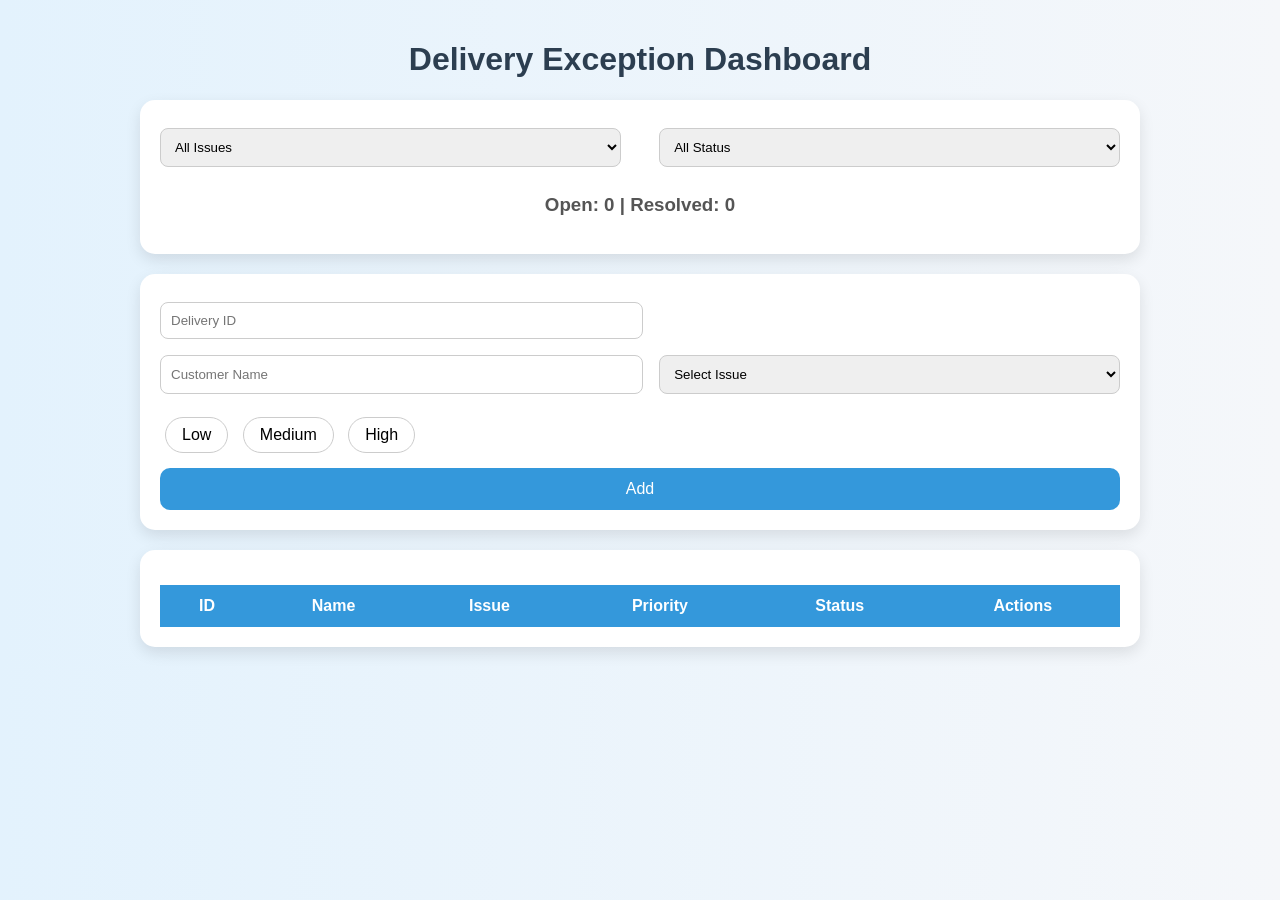
==== index.html @ fd621c15 "Added document" ====
<!DOCTYPE html>
<html>
<head>
  <title>Delivery Dashboard</title>
  <link rel="stylesheet" href="style.css">
</head>

<body>

<div class="container">

  <h1>Delivery Exception Dashboard</h1>

  <!-- FILTERS + COUNT -->
  <div class="card">

    <div class="filters">
      <select id="filterType">
        <option value="">All Issues</option>
        <option>Address Not Found</option>
        <option>Customer Not Available</option>
        <option>Payment Issue</option>
        <option>Package Damaged</option>
      </select>

      <select id="filterStatus">
        <option value="">All Status</option>
        <option>Open</option>
        <option>Resolved</option>
      </select>
    </div>

    <h3>
      Open: <span id="openCount">0</span> |
      Resolved: <span id="resolvedCount">0</span>
    </h3>

  </div>

  <!-- FORM -->
  <div class="card">
    <form id="form">

      <input type="text" id="deliveryId" placeholder="Delivery ID" required>
      <input type="text" id="customerName" placeholder="Customer Name" required>

      <select id="issueType" required>
        <option value="">Select Issue</option>
        <option>Address Not Found</option>
        <option>Customer Not Available</option>
        <option>Payment Issue</option>
        <option>Package Damaged</option>
      </select>

      <!-- UPDATED RADIO -->
      <div class="priority-group">

        <input type="radio" id="low" name="priority" value="Low" required>
        <label for="low">Low</label>

        <input type="radio" id="medium" name="priority" value="Medium">
        <label for="medium">Medium</label>

        <input type="radio" id="high" name="priority" value="High">
        <label for="high">High</label>

      </div>

      <button type="submit">Add</button>

    </form>
  </div>

  <!-- TABLE -->
  <div class="card">
    <table>
      <thead>
        <tr>
          <th>ID</th>
          <th>Name</th>
          <th>Issue</th>
          <th>Priority</th>
          <th>Status</th>
          <th>Actions</th>
        </tr>
      </thead>

      <tbody id="tableBody"></tbody>
    </table>
  </div>

</div>

<script src="script.js"></script>

</body>
</html>
---- style.css ----
body {
  font-family: 'Segoe UI', Arial, sans-serif;
  background: linear-gradient(to right, #e3f2fd, #f5f7fa);
  margin: 0;
  padding: 20px;
}

/* Container */
.container {
  max-width: 1000px;
  margin: auto;
}

/* Heading */
h1 {
  text-align: center;
  color: #2c3e50;
}

/* Card Style */
.card {
  background: white;
  padding: 20px;
  margin-top: 20px;
  border-radius: 15px;
  box-shadow: 0 6px 15px rgba(0,0,0,0.1);
}

/* Filters */
.filters {
  display: flex;
  justify-content: space-between;
  flex-wrap: wrap;
}

.filters select {
  padding: 10px;
  border-radius: 8px;
  border: 1px solid #ccc;
}

/* Form Layout */
form {
  display: flex;
  flex-wrap: wrap;
  justify-content: space-between;
}

input, select {
  width: 48%;
  padding: 10px;
  margin: 8px 0;
  border-radius: 8px;
  border: 1px solid #ccc;
}

/* Priority Buttons */
input[type="radio"] {
  display: none;
}

.priority-group {
  width: 100%;
  margin-top: 10px;
}

.priority-group label {
  display: inline-block;
  padding: 8px 16px;
  margin: 5px;
  border-radius: 20px;
  border: 1px solid #ccc;
  cursor: pointer;
}

#low:checked + label {
  background: #2ecc71;
  color: white;
}

#medium:checked + label {
  background: #f39c12;
  color: white;
}

#high:checked + label {
  background: #e74c3c;
  color: white;
}

/* Button */
form button {
  width: 100%;
  padding: 12px;
  margin-top: 10px;
  border-radius: 10px;
  border: none;
  background: #3498db;
  color: white;
  font-size: 16px;
  cursor: pointer;
  transition: 0.3s;
}

form button:hover {
  background: #2980b9;
}

/* Table */
table {
  width: 100%;
  border-collapse: collapse;
  margin-top: 15px;
}

th {
  background: #3498db;
  color: white;
  padding: 12px;
}

td {
  padding: 10px;
  border-bottom: 1px solid #eee;
}

/* Row Hover */
tr:hover {
  background: #f9f9f9;
}

/* Buttons */
.resolve-btn {
  background: #2ecc71;
  padding: 6px 10px;
  border-radius: 6px;
}

.delete-btn {
  background: #e74c3c;
  padding: 6px 10px;
  border-radius: 6px;
}

/* Status Styles */
.resolved {
  background: #d4edda !important;
  text-decoration: line-through;
}

.high {
  background: #fdecea !important;
}

/* Count */
h3 {
  text-align: center;
  color: #555;
}
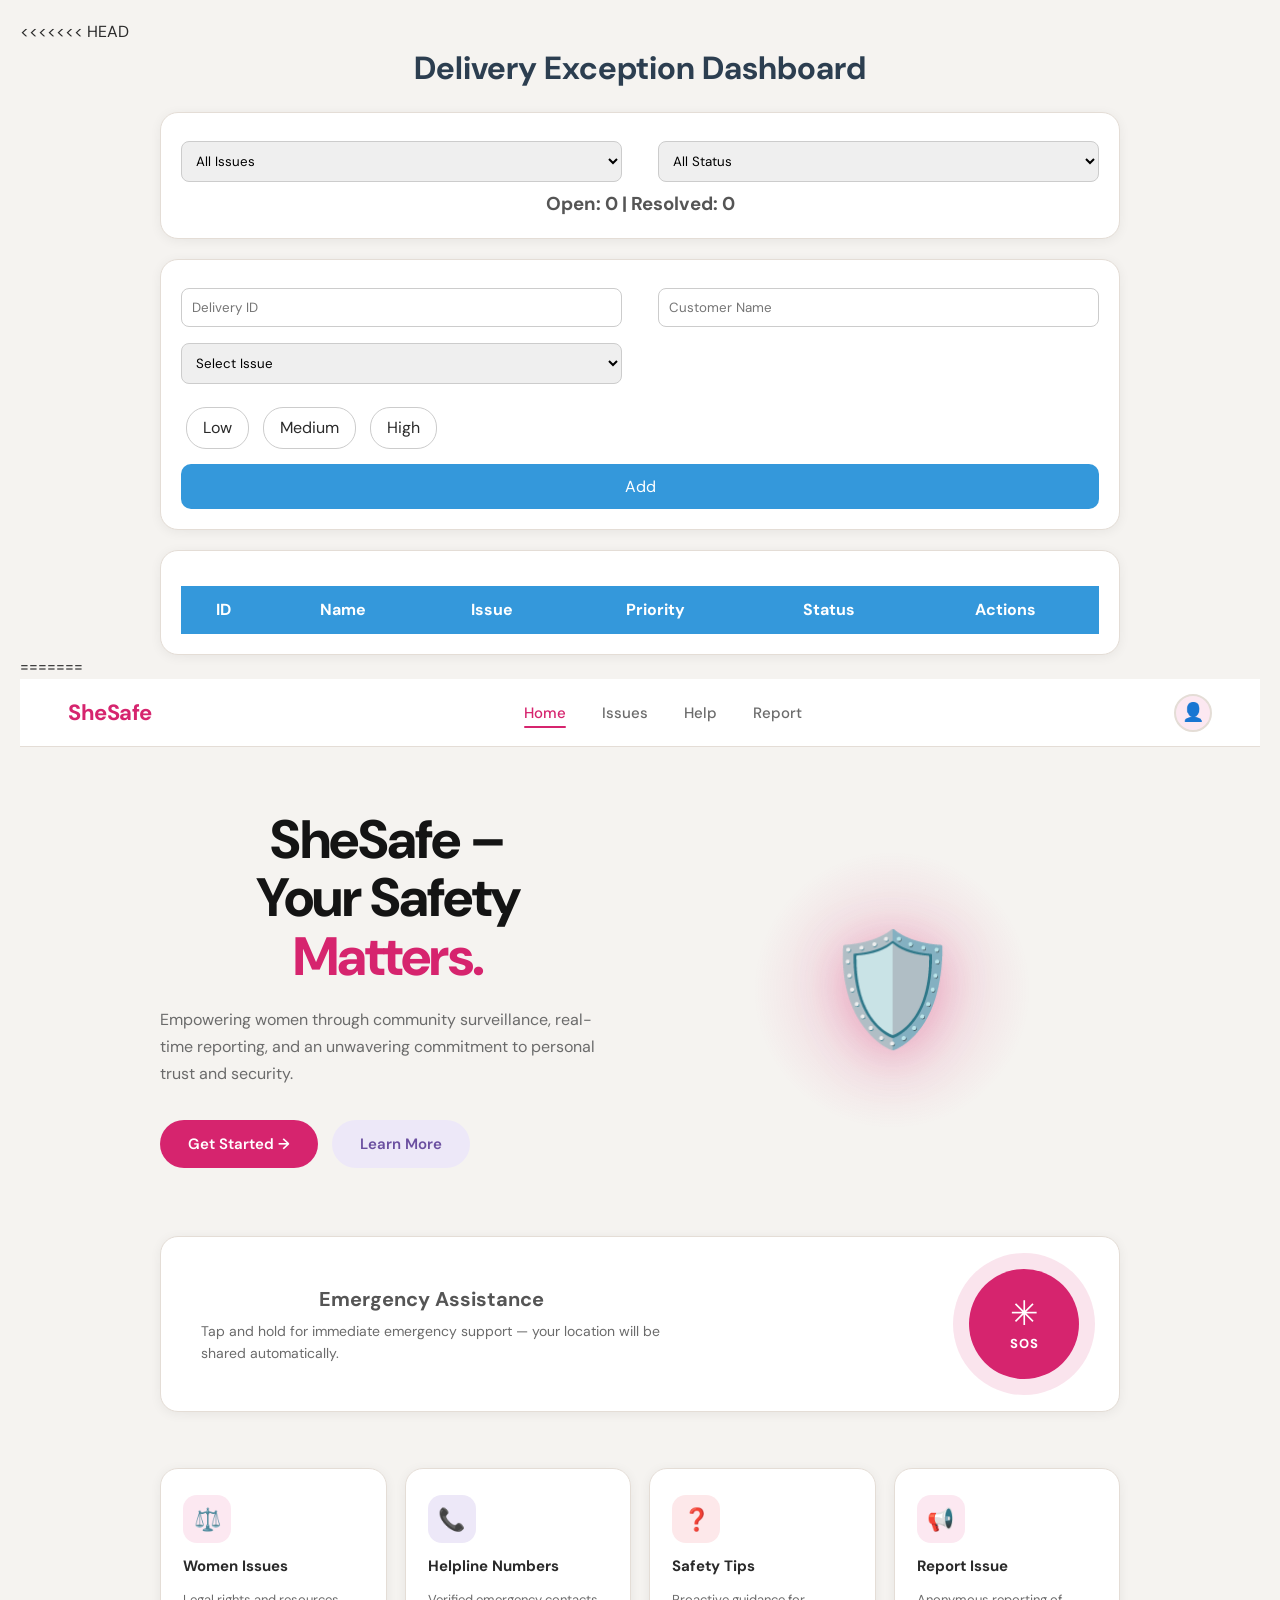
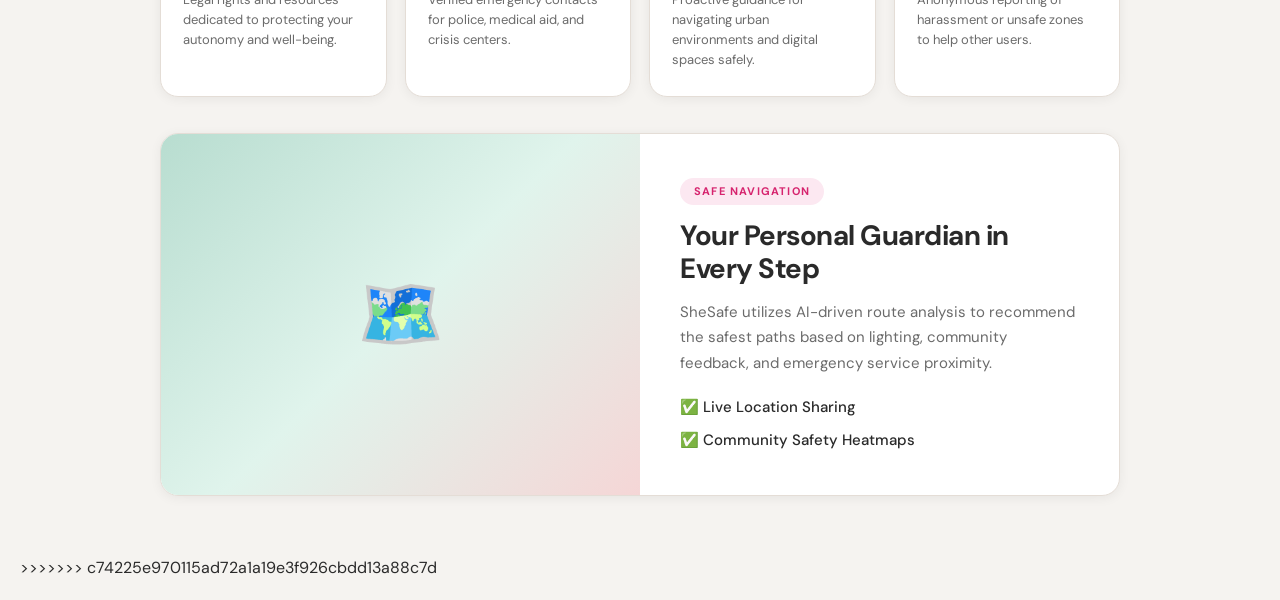
==== commit b5700afd: "overwrite" ====
--- a/index.html
+++ b/index.html
@@ -1,4 +1,5 @@
 <!DOCTYPE html>
+<<<<<<< HEAD
 <html>
 <head>
   <title>Delivery Dashboard</title>
@@ -94,4 +95,154 @@
 <script src="script.js"></script>
 
 </body>
-</html>+</html>
+=======
+<html lang="en">
+<head>
+  <meta charset="UTF-8" />
+  <meta name="viewport" content="width=device-width, initial-scale=1.0" />
+  <title>SheSafe – Home</title>
+  <link rel="stylesheet" href="css/style.css" />
+  <link rel="stylesheet" href="css/home.css" />
+</head>
+<body>
+
+  <!-- ===== NAVBAR ===== -->
+  <nav class="navbar">
+    <a href="index.html" class="nav-logo">SheSafe</a>
+    <ul class="nav-links">
+      <li><a href="index.html" class="active">Home</a></li>
+      <li><a href="Issues.html">Issues</a></li>
+      <li><a href="Help.html">Help</a></li>
+      <li><a href="Report.html">Report</a></li>
+    </ul>
+    <div class="nav-avatar">👤</div>
+    <div class="hamburger" id="hamburger" aria-label="Menu">
+      <span></span><span></span><span></span>
+    </div>
+  </nav>
+
+  <!-- Mobile Dropdown Menu -->
+  <div class="mobile-menu" id="mobile-menu">
+    <a href="index.html" class="active">Home</a>
+    <a href="Issues.html">Issues</a>
+    <a href="Help.html">Help</a>
+    <a href="Report.html">Report</a>
+  </div>
+
+  <!-- ===== PAGE CONTENT ===== -->
+  <main class="page-wrapper">
+
+    <!-- Hero -->
+    <section class="hero">
+      <div class="container hero-inner">
+        <div class="hero-text fade-up">
+          <h1>SheSafe –<br>Your Safety<br><span>Matters.</span></h1>
+          <p>Empowering women through community surveillance, real-time reporting, and an unwavering commitment to personal trust and security.</p>
+          <div class="hero-btns">
+            <a href="Report.html" class="btn btn-pink">Get Started →</a>
+            <a href="Issues.html" class="btn btn-ghost-purple">Learn More</a>
+          </div>
+        </div>
+        <div class="hero-visual fade-up delay-2">
+          <div class="shield-wrap">
+            <div class="shield-glow"></div>
+            <div class="shield-icon">🛡️</div>
+          </div>
+        </div>
+      </div>
+    </section>
+
+    <!-- SOS Band -->
+    <section class="sos-band container">
+      <div class="sos-card card">
+        <div class="sos-text">
+          <h3>Emergency Assistance</h3>
+          <p>Tap and hold for immediate emergency support — your location will be shared automatically.</p>
+        </div>
+        <button class="sos-circle" onclick="triggerSOS()" aria-label="SOS Emergency">
+          <span class="sos-star">✳</span>
+          <span class="sos-label">SOS</span>
+        </button>
+      </div>
+    </section>
+
+    <!-- Feature Cards -->
+    <section class="features-section container" data-animate>
+      <div class="features-grid">
+        <a href="Issues.html" class="feature-card card">
+          <div class="icon-badge pink">⚖️</div>
+          <h4>Women Issues</h4>
+          <p>Legal rights and resources dedicated to protecting your autonomy and well-being.</p>
+        </a>
+        <a href="Help.html" class="feature-card card">
+          <div class="icon-badge purple">📞</div>
+          <h4>Helpline Numbers</h4>
+          <p>Verified emergency contacts for police, medical aid, and crisis centers.</p>
+        </a>
+        <div class="feature-card card">
+          <div class="icon-badge red">❓</div>
+          <h4>Safety Tips</h4>
+          <p>Proactive guidance for navigating urban environments and digital spaces safely.</p>
+        </div>
+        <a href="Report.html" class="feature-card card">
+          <div class="icon-badge pink">📢</div>
+          <h4>Report Issue</h4>
+          <p>Anonymous reporting of harassment or unsafe zones to help other users.</p>
+        </a>
+      </div>
+    </section>
+
+    <!-- Safe Navigation -->
+    <section class="safe-nav-section container" data-animate>
+      <div class="safe-nav-card card">
+        <div class="safe-nav-map">
+          <div class="map-placeholder">🗺️</div>
+        </div>
+        <div class="safe-nav-content">
+          <span class="section-label">Safe Navigation</span>
+          <h2>Your Personal Guardian in Every Step</h2>
+          <p>SheSafe utilizes AI-driven route analysis to recommend the safest paths based on lighting, community feedback, and emergency service proximity.</p>
+          <ul class="check-list">
+            <li>✅ Live Location Sharing</li>
+            <li>✅ Community Safety Heatmaps</li>
+          </ul>
+        </div>
+      </div>
+    </section>
+
+  </main>
+
+  <!-- ===== BOTTOM NAV (mobile) ===== -->
+  <nav class="bottom-nav">
+    <a href="index.html" class="bnav-item active">
+      <span class="bnav-icon">🏠</span>HOME
+    </a>
+    <a href="Issues.html" class="bnav-item">
+      <span class="bnav-icon">⚖️</span>ISSUES
+    </a>
+    <button class="bnav-sos" onclick="triggerSOS()">
+      <span class="bnav-icon">✳</span>SOS
+    </button>
+    <a href="Help.html" class="bnav-item">
+      <span class="bnav-icon">❓</span>HELP
+    </a>
+    <a href="Report.html" class="bnav-item">
+      <span class="bnav-icon">📢</span>REPORT
+    </a>
+  </nav>
+
+  <!-- ===== MODAL ===== -->
+  <div class="modal-overlay" id="modal-overlay">
+    <div class="modal">
+      <div class="modal-icon" id="modal-icon">🚨</div>
+      <h2 id="modal-title">SOS Activated</h2>
+      <p id="modal-msg">Your location is being shared with emergency responders.</p>
+      <button class="modal-close" onclick="closeModal()">Close</button>
+    </div>
+  </div>
+
+  <script src="js/main.js"></script>
+</body>
+</html>
+>>>>>>> c74225e970115ad72a1a19e3f926cbdd13a88c7d
--- a/css/style.css
+++ b/css/style.css
@@ -0,0 +1,357 @@
+/* ========================================
+   SheSafe – Global Styles
+   ======================================== */
+
+@import url('https://fonts.googleapis.com/css2?family=Playfair+Display:wght@700;800;900&family=DM+Sans:ital,opsz,wght@0,9..40,300;0,9..40,400;0,9..40,500;0,9..40,600;0,9..40,700;1,9..40,400&display=swap');
+
+/* ---- CSS Variables ---- */
+:root {
+  --pink:         #d6246e;
+  --pink-hover:   #b8185a;
+  --pink-light:   #fce8f1;
+  --pink-mid:     #f0b8d4;
+  --purple:       #6b4fa0;
+  --purple-hover: #553d82;
+  --purple-light: #ede8f8;
+  --red:          #c0253a;
+  --red-light:    #fde8ea;
+  --bg:           #f5f3f0;
+  --white:        #ffffff;
+  --dark:         #141414;
+  --text:         #2a2a2a;
+  --gray:         #6b6b6b;
+  --gray-light:   #b0b0b0;
+  --border:       #e4ddd6;
+  --card-shadow:  0 2px 12px rgba(0,0,0,0.06);
+  --card-shadow-hover: 0 10px 32px rgba(0,0,0,0.11);
+  --radius:       18px;
+  --radius-sm:    12px;
+  --radius-pill:  50px;
+  --transition:   0.2s cubic-bezier(0.4,0,0.2,1);
+}
+
+/* ---- Reset ---- */
+*, *::before, *::after { margin: 0; padding: 0; box-sizing: border-box; }
+html { scroll-behavior: smooth; }
+body {
+  font-family: 'DM Sans', sans-serif;
+  background: var(--bg);
+  color: var(--text);
+  line-height: 1.5;
+  -webkit-font-smoothing: antialiased;
+  overflow-x: hidden;
+}
+img { max-width: 100%; display: block; }
+a { text-decoration: none; color: inherit; }
+button { cursor: pointer; font-family: 'DM Sans', sans-serif; }
+input, select, textarea { font-family: 'DM Sans', sans-serif; }
+
+/* ---- Navbar ---- */
+.navbar {
+  display: flex;
+  align-items: center;
+  justify-content: space-between;
+  padding: 0 48px;
+  height: 68px;
+  background: var(--white);
+  border-bottom: 1px solid var(--border);
+  position: sticky;
+  top: 0;
+  z-index: 900;
+  backdrop-filter: blur(10px);
+}
+.nav-logo {
+  font-family: 'DM Sans', sans-serif;
+  font-weight: 700;
+  font-size: 22px;
+  color: var(--pink);
+  letter-spacing: -0.5px;
+}
+.nav-links {
+  display: flex;
+  gap: 36px;
+  list-style: none;
+}
+.nav-links a {
+  font-size: 15px;
+  font-weight: 500;
+  color: var(--gray);
+  transition: color var(--transition);
+  position: relative;
+  padding-bottom: 3px;
+}
+.nav-links a::after {
+  content: '';
+  position: absolute;
+  bottom: -2px; left: 0;
+  width: 0; height: 2px;
+  background: var(--pink);
+  border-radius: 2px;
+  transition: width var(--transition);
+}
+.nav-links a:hover,
+.nav-links a.active { color: var(--pink); }
+.nav-links a.active::after,
+.nav-links a:hover::after { width: 100%; }
+.nav-avatar {
+  width: 38px; height: 38px;
+  border-radius: 50%;
+  background: var(--pink-light);
+  display: flex; align-items: center; justify-content: center;
+  font-size: 18px;
+  cursor: pointer;
+  border: 2px solid var(--border);
+  transition: border-color var(--transition);
+}
+.nav-avatar:hover { border-color: var(--pink); }
+
+/* Hamburger (mobile) */
+.hamburger {
+  display: none;
+  flex-direction: column;
+  gap: 5px;
+  cursor: pointer;
+  padding: 4px;
+}
+.hamburger span {
+  display: block;
+  width: 24px; height: 2px;
+  background: var(--dark);
+  border-radius: 2px;
+  transition: all var(--transition);
+}
+.hamburger.open span:nth-child(1) { transform: translateY(7px) rotate(45deg); }
+.hamburger.open span:nth-child(2) { opacity: 0; }
+.hamburger.open span:nth-child(3) { transform: translateY(-7px) rotate(-45deg); }
+
+/* Mobile Menu */
+.mobile-menu {
+  display: none;
+  position: fixed;
+  top: 68px; left: 0; right: 0;
+  background: var(--white);
+  border-bottom: 1px solid var(--border);
+  z-index: 850;
+  padding: 20px 24px;
+  flex-direction: column;
+  gap: 4px;
+  box-shadow: 0 8px 24px rgba(0,0,0,0.08);
+  animation: slideDown 0.2s ease;
+}
+.mobile-menu.open { display: flex; }
+@keyframes slideDown {
+  from { opacity: 0; transform: translateY(-8px); }
+  to   { opacity: 1; transform: translateY(0); }
+}
+.mobile-menu a {
+  display: block;
+  padding: 12px 16px;
+  font-size: 16px;
+  font-weight: 500;
+  color: var(--text);
+  border-radius: var(--radius-sm);
+  transition: background var(--transition), color var(--transition);
+}
+.mobile-menu a:hover,
+.mobile-menu a.active { background: var(--pink-light); color: var(--pink); }
+
+/* ---- Bottom Nav (mobile) ---- */
+.bottom-nav {
+  display: none;
+  position: fixed;
+  bottom: 0; left: 0; right: 0;
+  background: var(--white);
+  border-top: 1px solid var(--border);
+  z-index: 900;
+  padding: 6px 0 env(safe-area-inset-bottom, 6px);
+  justify-content: space-around;
+  align-items: center;
+}
+.bnav-item {
+  display: flex;
+  flex-direction: column;
+  align-items: center;
+  gap: 3px;
+  font-size: 10px;
+  font-weight: 600;
+  color: var(--gray-light);
+  cursor: pointer;
+  padding: 6px 14px;
+  border-radius: var(--radius-sm);
+  transition: color var(--transition);
+  text-transform: uppercase;
+  letter-spacing: 0.4px;
+  text-decoration: none;
+}
+.bnav-item .bnav-icon { font-size: 20px; line-height: 1; }
+.bnav-item.active { color: var(--pink); }
+.bnav-sos {
+  display: flex;
+  flex-direction: column;
+  align-items: center;
+  justify-content: center;
+  width: 58px; height: 58px;
+  border-radius: 50%;
+  background: var(--pink);
+  color: white;
+  font-size: 9px;
+  font-weight: 700;
+  letter-spacing: 0.5px;
+  border: 3px solid var(--white);
+  box-shadow: 0 4px 16px rgba(214,36,110,0.45);
+  cursor: pointer;
+  margin-top: -20px;
+  text-decoration: none;
+  text-transform: uppercase;
+  transition: transform var(--transition), box-shadow var(--transition);
+}
+.bnav-sos:hover { transform: scale(1.06); box-shadow: 0 6px 22px rgba(214,36,110,0.5); }
+.bnav-sos .bnav-icon { font-size: 22px; }
+
+/* ---- Buttons ---- */
+.btn {
+  display: inline-flex;
+  align-items: center;
+  gap: 8px;
+  padding: 13px 28px;
+  border-radius: var(--radius-pill);
+  border: none;
+  font-size: 15px;
+  font-weight: 600;
+  transition: transform var(--transition), box-shadow var(--transition), background var(--transition);
+}
+.btn:hover { transform: translateY(-2px); }
+.btn-pink { background: var(--pink); color: white; }
+.btn-pink:hover { background: var(--pink-hover); box-shadow: 0 6px 22px rgba(214,36,110,0.3); }
+.btn-purple { background: var(--purple); color: white; }
+.btn-purple:hover { background: var(--purple-hover); box-shadow: 0 6px 22px rgba(107,79,160,0.3); }
+.btn-red { background: var(--red); color: white; }
+.btn-red:hover { box-shadow: 0 6px 22px rgba(192,37,58,0.3); }
+.btn-outline-light { background: rgba(255,255,255,0.15); color: white; border: 2px solid rgba(255,255,255,0.4); }
+.btn-outline-light:hover { background: white; color: var(--pink); }
+.btn-ghost-purple { background: var(--purple-light); color: var(--purple); }
+.btn-ghost-purple:hover { background: #ddd6f0; }
+.btn-white { background: white; color: var(--pink); }
+.btn-white:hover { box-shadow: 0 6px 20px rgba(0,0,0,0.15); }
+
+/* ---- Cards ---- */
+.card {
+  background: var(--white);
+  border-radius: var(--radius);
+  border: 1px solid var(--border);
+  box-shadow: var(--card-shadow);
+  transition: transform var(--transition), box-shadow var(--transition);
+}
+.card:hover { transform: translateY(-3px); box-shadow: var(--card-shadow-hover); }
+
+/* ---- Icon Badge ---- */
+.icon-badge {
+  width: 48px; height: 48px;
+  border-radius: 14px;
+  display: flex; align-items: center; justify-content: center;
+  font-size: 22px;
+  flex-shrink: 0;
+}
+.icon-badge.pink   { background: var(--pink-light); }
+.icon-badge.purple { background: var(--purple-light); }
+.icon-badge.red    { background: var(--red-light); }
+
+/* ---- Section Label ---- */
+.section-label {
+  display: inline-block;
+  background: var(--pink-light);
+  color: var(--pink);
+  font-size: 11px;
+  font-weight: 700;
+  letter-spacing: 1.2px;
+  text-transform: uppercase;
+  padding: 5px 14px;
+  border-radius: var(--radius-pill);
+  margin-bottom: 14px;
+}
+.section-label.purple { background: var(--purple-light); color: var(--purple); }
+
+/* ---- Modal ---- */
+.modal-overlay {
+  display: none;
+  position: fixed;
+  inset: 0;
+  background: rgba(20,20,20,0.55);
+  backdrop-filter: blur(4px);
+  z-index: 1000;
+  align-items: center;
+  justify-content: center;
+  padding: 20px;
+}
+.modal-overlay.active { display: flex; }
+.modal {
+  background: var(--white);
+  border-radius: 24px;
+  padding: 40px 36px;
+  max-width: 420px;
+  width: 100%;
+  text-align: center;
+  animation: popIn 0.25s cubic-bezier(0.34,1.56,0.64,1);
+  box-shadow: 0 24px 60px rgba(0,0,0,0.2);
+}
+@keyframes popIn {
+  from { transform: scale(0.85); opacity: 0; }
+  to   { transform: scale(1);    opacity: 1; }
+}
+.modal-icon { font-size: 52px; margin-bottom: 16px; }
+.modal h2 { font-size: 22px; font-weight: 700; margin-bottom: 10px; }
+.modal p  { color: var(--gray); font-size: 15px; line-height: 1.65; margin-bottom: 28px; }
+.modal-close {
+  width: 100%;
+  padding: 14px;
+  background: var(--pink);
+  color: white;
+  border: none;
+  border-radius: var(--radius-pill);
+  font-size: 15px;
+  font-weight: 700;
+  cursor: pointer;
+  transition: background var(--transition), transform var(--transition);
+}
+.modal-close:hover { background: var(--pink-hover); transform: translateY(-1px); }
+
+/* ---- Page Wrapper ---- */
+.page-wrapper { min-height: calc(100vh - 68px); }
+
+/* ---- Utility ---- */
+.container { max-width: 1040px; margin: 0 auto; padding: 0 40px; }
+.mt-sm { margin-top: 16px; }
+.mt-md { margin-top: 28px; }
+.mt-lg { margin-top: 48px; }
+
+/* ---- Animations ---- */
+@keyframes fadeUp {
+  from { opacity: 0; transform: translateY(20px); }
+  to   { opacity: 1; transform: translateY(0); }
+}
+.fade-up { animation: fadeUp 0.5s ease both; }
+.delay-1 { animation-delay: 0.1s; }
+.delay-2 { animation-delay: 0.2s; }
+.delay-3 { animation-delay: 0.3s; }
+.delay-4 { animation-delay: 0.4s; }
+
+/* ==============================
+   RESPONSIVE BREAKPOINTS
+   ============================== */
+
+/* Tablet */
+@media (max-width: 900px) {
+  .container { padding: 0 24px; }
+  .navbar { padding: 0 24px; }
+  .nav-links { gap: 24px; }
+}
+
+/* Mobile */
+@media (max-width: 680px) {
+  .navbar { padding: 0 20px; }
+  .nav-links { display: none; }
+  .hamburger { display: flex; }
+  .bottom-nav { display: flex; }
+  body { padding-bottom: 70px; }
+  .container { padding: 0 16px; }
+}
--- a/css/home.css
+++ b/css/home.css
@@ -0,0 +1,197 @@
+/* ========================================
+   SheSafe – Home Page Styles
+   ======================================== */
+
+/* ---- Hero ---- */
+.hero {
+  padding: 64px 0 48px;
+  background: var(--bg);
+}
+.hero-inner {
+  display: grid;
+  grid-template-columns: 1fr 1fr;
+  gap: 48px;
+  align-items: center;
+}
+.hero-text h1 {
+  font-family: 'DM Sans', sans-serif;
+  font-size: clamp(36px, 5vw, 54px);
+  font-weight: 800;
+  line-height: 1.08;
+  color: var(--dark);
+  margin-bottom: 20px;
+  letter-spacing: -1.5px;
+}
+.hero-text h1 span { color: var(--pink); }
+.hero-text p {
+  font-size: 16px;
+  color: var(--gray);
+  line-height: 1.7;
+  max-width: 440px;
+  margin-bottom: 32px;
+}
+.hero-btns { display: flex; gap: 14px; flex-wrap: wrap; }
+
+.hero-visual {
+  display: flex;
+  align-items: center;
+  justify-content: center;
+}
+.shield-wrap {
+  position: relative;
+  width: 280px; height: 280px;
+  display: flex; align-items: center; justify-content: center;
+}
+.shield-glow {
+  position: absolute;
+  inset: 0;
+  border-radius: 50%;
+  background: radial-gradient(circle, rgba(214,36,110,0.18) 0%, transparent 70%);
+  animation: pulse 2.5s ease-in-out infinite;
+}
+@keyframes pulse {
+  0%, 100% { transform: scale(1);    opacity: 1; }
+  50%       { transform: scale(1.08); opacity: 0.7; }
+}
+.shield-icon {
+  font-size: 110px;
+  filter: drop-shadow(0 8px 24px rgba(214,36,110,0.3));
+  animation: float 3s ease-in-out infinite;
+}
+@keyframes float {
+  0%, 100% { transform: translateY(0); }
+  50%       { transform: translateY(-10px); }
+}
+
+/* ---- SOS Band ---- */
+.sos-band { margin: 0 auto 36px; }
+.sos-card {
+  display: flex;
+  align-items: center;
+  justify-content: space-between;
+  gap: 24px;
+  padding: 32px 40px;
+  background: var(--white);
+}
+.sos-text h3 { font-size: 20px; font-weight: 700; margin-bottom: 6px; }
+.sos-text p  { color: var(--gray); font-size: 14px; max-width: 460px; line-height: 1.6; }
+
+.sos-circle {
+  flex-shrink: 0;
+  width: 110px; height: 110px;
+  border-radius: 50%;
+  background: var(--pink);
+  border: none;
+  display: flex;
+  flex-direction: column;
+  align-items: center;
+  justify-content: center;
+  gap: 4px;
+  cursor: pointer;
+  box-shadow: 0 0 0 16px rgba(214,36,110,0.12);
+  transition: transform var(--transition), box-shadow var(--transition);
+  animation: sosBreath 2.5s ease-in-out infinite;
+}
+.sos-circle:hover {
+  transform: scale(1.06);
+  box-shadow: 0 0 0 24px rgba(214,36,110,0.09);
+}
+@keyframes sosBreath {
+  0%, 100% { box-shadow: 0 0 0 16px rgba(214,36,110,0.12); }
+  50%       { box-shadow: 0 0 0 24px rgba(214,36,110,0.07); }
+}
+.sos-star  { font-size: 34px; color: white; line-height: 1; }
+.sos-label { font-size: 13px; font-weight: 800; color: white; letter-spacing: 1px; }
+
+/* ---- Features Grid ---- */
+.features-section { margin-bottom: 36px; }
+.features-grid {
+  display: grid;
+  grid-template-columns: repeat(4, 1fr);
+  gap: 18px;
+}
+.feature-card {
+  padding: 26px 22px;
+  display: flex;
+  flex-direction: column;
+  gap: 12px;
+  text-decoration: none;
+  color: var(--text);
+}
+.feature-card h4 { font-size: 15px; font-weight: 700; }
+.feature-card p  { font-size: 13px; color: var(--gray); line-height: 1.55; }
+
+/* ---- Safe Navigation ---- */
+.safe-nav-section { margin-bottom: 60px; }
+.safe-nav-card {
+  display: grid;
+  grid-template-columns: 1fr 1fr;
+  gap: 0;
+  overflow: hidden;
+  padding: 0;
+}
+.safe-nav-map {
+  background: linear-gradient(135deg, #b8ddd0 0%, #e0f4ec 50%, #f5d6d6 100%);
+  min-height: 280px;
+  display: flex;
+  align-items: center;
+  justify-content: center;
+  font-size: 70px;
+}
+.safe-nav-content {
+  padding: 44px 40px;
+}
+.safe-nav-content h2 {
+  font-size: 28px;
+  font-weight: 700;
+  line-height: 1.2;
+  margin-bottom: 14px;
+  letter-spacing: -0.5px;
+}
+.safe-nav-content p {
+  color: var(--gray);
+  font-size: 15px;
+  line-height: 1.7;
+  margin-bottom: 20px;
+}
+.check-list {
+  list-style: none;
+  display: flex;
+  flex-direction: column;
+  gap: 10px;
+}
+.check-list li {
+  font-size: 15px;
+  font-weight: 500;
+  color: var(--text);
+}
+
+/* ==============================
+   RESPONSIVE
+   ============================== */
+
+@media (max-width: 900px) {
+  .features-grid { grid-template-columns: repeat(2, 1fr); }
+  .safe-nav-card { grid-template-columns: 1fr; }
+  .safe-nav-map  { min-height: 180px; }
+}
+
+@media (max-width: 680px) {
+  .hero { padding: 40px 0 32px; }
+  .hero-inner { grid-template-columns: 1fr; gap: 0; }
+  .hero-visual { display: none; }
+  .hero-text h1 { font-size: 36px; }
+  .sos-card {
+    flex-direction: column;
+    text-align: center;
+    padding: 28px 24px;
+  }
+  .sos-text p { max-width: 100%; }
+  .features-grid { grid-template-columns: repeat(2, 1fr); gap: 12px; }
+  .safe-nav-content { padding: 28px 20px; }
+  .safe-nav-content h2 { font-size: 22px; }
+}
+
+@media (max-width: 400px) {
+  .features-grid { grid-template-columns: 1fr; }
+}
